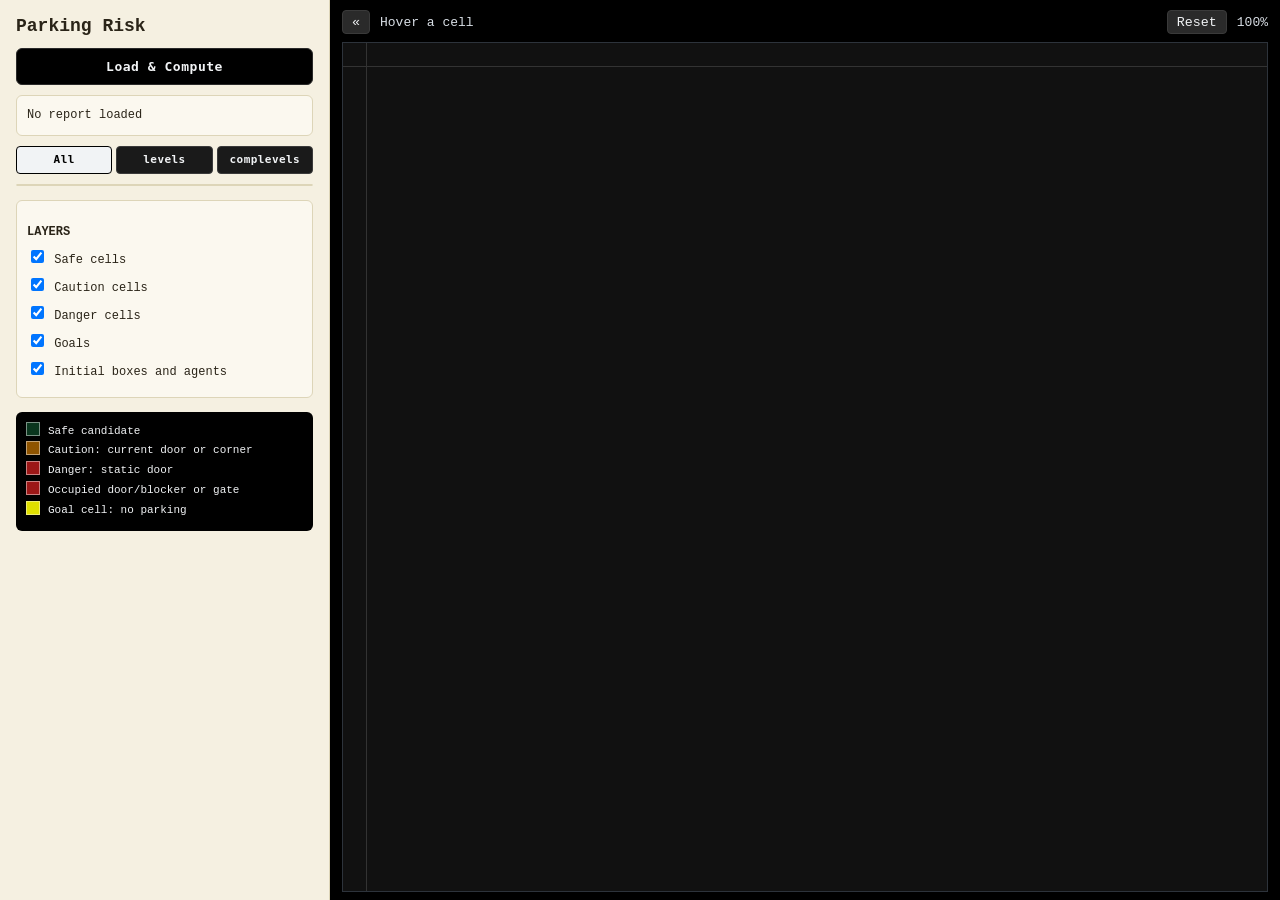
==== tools/parking-risk/index.html @ b463afea "chore(logs): reorganize diagnostics and replay storage" ====
<!doctype html>
<html lang="en">
<head>
  <meta charset="utf-8">
  <meta name="viewport" content="width=device-width, initial-scale=1">
  <title>Parking Risk Viewer</title>
  <link rel="stylesheet" href="viewer.css">
</head>
<body>
  <main class="app">
    <aside class="panel">
      <h1>Parking Risk</h1>

      <label class="filePick">
        <input id="fileInput" type="file" accept=".lvl,text/plain">
        Load &amp; Compute
      </label>

      <div id="meta" class="meta">No report loaded</div>

      <div class="groupTabs" id="groupTabs">
        <button data-group="all"        class="groupBtn active">All</button>
        <button data-group="levels"     class="groupBtn">levels</button>
        <button data-group="complevels" class="groupBtn">complevels</button>
      </div>

      <div id="reportList" class="reportList">Loading reports...</div>

      <section class="controls">
        <h2>Layers</h2>
        <label><input type="checkbox" id="showSafe" checked> Safe cells</label>
        <label><input type="checkbox" id="showCaution" checked> Caution cells</label>
        <label><input type="checkbox" id="showDanger" checked> Danger cells</label>
        <label><input type="checkbox" id="showGoals" checked> Goals</label>
        <label><input type="checkbox" id="showObjects" checked> Initial boxes and agents</label>
      </section>

      <section class="legend">
        <div><span class="swatch safe"></span>Safe candidate</div>
        <div><span class="swatch caution"></span>Caution: current door or corner</div>
        <div><span class="swatch danger"></span>Danger: static door</div>
        <div><span class="swatch danger"></span>Occupied door/blocker or gate</div>
        <div><span class="swatch goal"></span>Goal cell: no parking</div>
      </section>
    </aside>

    <section class="boardWrap">
      <div class="toolbar">
        <button id="togglePanel" class="toolbarBtn" title="Hide / show sidebar">&laquo;</button>
        <span id="hoverInfo">Hover a cell</span>
        <span class="spacer"></span>
        <button id="resetView" class="toolbarBtn" title="Reset view">Reset</button>
        <span id="zoomInfo">100%</span>
      </div>
      <div id="boards" class="boards">
        <div id="axisCorner" class="axisCorner"></div>
        <div id="axisTop" class="axisTop"><div id="axisTopInner" class="axisInner"></div></div>
        <div id="axisLeft" class="axisLeft"><div id="axisLeftInner" class="axisInner"></div></div>
        <div id="panViewport" class="panViewport">
          <div id="panSurface" class="panSurface"></div>
        </div>
        <div id="hoverTip" class="hoverTip"></div>
      </div>
    </section>
  </main>
  <script src="parking-risk-data.js"></script>
  <script src="viewer.js"></script>
</body>
</html>
---- tools/parking-risk/viewer.css ----
@font-face {
  font-family: MavisMono;
  src: url('../level-viewer/fonts/DejaVuSansMono-Bold.ttf') format('truetype');
  font-weight: 700;
  font-display: block;
}

:root {
  --cell: 24px;
  --axis: 24px;
  --panel: #f5f0e1;
  --panel-soft: #fbf8ef;
  --panel-border: #ddd5b8;
  --floor: #c0c0c0;
  --grid: #404040;
  --wall: #000;
  --goal: #dfdf00;
  --safe: rgba(30, 150, 85, 0.36);
  --caution: rgba(255, 150, 0, 0.56);
  --danger: rgba(230, 35, 35, 0.68);
}

* { box-sizing: border-box; }
html, body { height: 100%; }
body {
  margin: 0;
  font-family: MavisMono, Consolas, "Courier New", monospace;
  color: #2a2418;
  background: #e7e1cd;
}
button, input { font-family: inherit; }

.app {
  min-height: 100vh;
  display: grid;
  grid-template-columns: 330px 1fr;
}
.app.collapsed { grid-template-columns: 0 1fr; }
.app.collapsed .panel { display: none; }

.panel {
  max-height: 100vh;
  overflow: auto;
  padding: 16px;
  background: var(--panel);
  border-right: 1px solid var(--panel-border);
}
h1 { margin: 0 0 12px; font-size: 18px; }
h2 { margin: 14px 0 8px; font-size: 12px; text-transform: uppercase; }

.filePick {
  display: block;
  padding: 10px;
  border: 1px solid #2a2a2a;
  background: #000000;
  border-radius: 6px;
  cursor: pointer;
  text-align: center;
  font-size: 13px;
  font-weight: 700;
  color: #f1f3f5;
  font-family: MavisMono, Consolas, monospace;
  letter-spacing: 0.04em;
}
.filePick:hover { background: #1a1a1a; border-color: #f1f3f5; }
.filePick input { display: none; }

.groupTabs { display: flex; gap: 4px; margin-top: 10px; }
.groupBtn {
  flex: 1; height: 28px; font-size: 11px; letter-spacing: 0.04em;
  border: 1px solid #3a3a3a; border-radius: 4px;
  background: #1a1a1a; color: #f1f3f5; cursor: pointer;
  font-family: MavisMono, Consolas, monospace; font-weight: 700;
}
.groupBtn:hover { background: #2a2a2a; }
.groupBtn.active { background: #f1f3f5; color: #000000; border-color: #000000; }

.meta {
  margin-top: 10px;
  font-size: 12px;
  line-height: 1.55;
  padding: 10px;
  background: var(--panel-soft);
  border: 1px solid var(--panel-border);
  border-radius: 6px;
}
.searchLabel {
  display: block;
  margin-top: 12px;
  font-size: 12px;
}
.searchLabel input {
  width: 100%;
  margin-top: 6px;
  padding: 8px;
  border: 1px solid var(--panel-border);
  border-radius: 4px;
  background: var(--panel-soft);
  font-family: MavisMono, Consolas, "Courier New", monospace;
  font-weight: 700;
  font-size: 12px;
  color: #2a2418;
}
.reportList {
  margin-top: 10px;
  max-height: 34vh;
  overflow: auto;
  background: var(--panel-soft);
  border: 1px solid var(--panel-border);
  border-radius: 6px;
}
.reportRow {
  padding: 7px 9px;
  border-bottom: 1px solid #e8e0c8;
  cursor: pointer;
  display: flex;
  justify-content: space-between;
  gap: 10px;
  font-size: 11px;
}
.reportRow:hover { background: #ebe4cf; }
.reportRow.active { background: var(--goal); color: #1a1a00; }
.reportRow:last-child { border-bottom: 0; }
.reportRow .path { color: #786f5a; }

.controls {
  margin-top: 14px;
  padding: 10px;
  background: var(--panel-soft);
  border: 1px solid var(--panel-border);
  border-radius: 6px;
  font-size: 12px;
}
.controls label {
  display: block;
  margin: 8px 0;
}
.legend {
  margin-top: 14px;
  padding: 10px;
  background: #000;
  color: #f1f3f5;
  border-radius: 6px;
  font-size: 11px;
  line-height: 1.8;
}
.swatch {
  display: inline-block;
  width: 14px;
  height: 14px;
  margin-right: 8px;
  vertical-align: -2px;
  border: 1px solid rgba(255,255,255,0.45);
}
.swatch.safe { background: var(--safe); }
.swatch.caution { background: var(--caution); }
.swatch.danger { background: var(--danger); }
.swatch.goal { background: var(--goal); }

.boardWrap {
  height: 100vh;
  overflow: hidden;
  background: #000;
  color: #d8dee5;
  display: flex;
  flex-direction: column;
  padding: 8px 12px;
  gap: 6px;
}
.toolbar {
  flex: 0 0 28px;
  display: flex;
  align-items: center;
  gap: 10px;
  font-size: 13px;
}
.spacer { flex: 1; }
.toolbarBtn {
  height: 24px;
  padding: 0 9px;
  background: #2a2a2a;
  color: #f1f3f5;
  border: 1px solid #3a3a3a;
  border-radius: 4px;
  cursor: pointer;
}
.toolbarBtn:hover { background: #3a3a3a; }

.boards {
  position: relative;
  flex: 1;
  min-height: 0;
  display: grid;
  grid-template-columns: var(--axis) 1fr;
  grid-template-rows: var(--axis) 1fr;
  overflow: hidden;
  border: 1px solid #2d333b;
  background: #111;
  user-select: none;
}
.boards.grabbing { cursor: grabbing; }
.axisCorner {
  grid-column: 1;
  grid-row: 1;
  background: #111;
  border-right: 1px solid #333;
  border-bottom: 1px solid #333;
  z-index: 4;
}
.axisTop {
  grid-column: 2;
  grid-row: 1;
  overflow: hidden;
  background: #111;
  border-bottom: 1px solid #333;
  z-index: 3;
}
.axisLeft {
  grid-column: 1;
  grid-row: 2;
  overflow: hidden;
  background: #111;
  border-right: 1px solid #333;
  z-index: 3;
}
.axisInner {
  display: grid;
  gap: 1px;
  will-change: transform;
}
.axisCell {
  width: var(--axis);
  height: var(--axis);
  display: flex;
  align-items: center;
  justify-content: center;
  color: #c9d1d9;
  font-size: 10px;
}
.panViewport {
  grid-column: 2;
  grid-row: 2;
  position: relative;
  overflow: hidden;
}
.panSurface {
  position: absolute;
  left: 0;
  top: 0;
  will-change: transform;
}
.board {
  display: grid;
  gap: 1px;
  padding: 1px;
  background: var(--grid);
}
.cell {
  position: relative;
  width: var(--cell);
  height: var(--cell);
  background: var(--floor);
  overflow: hidden;
}
.cell.wall { background: var(--wall); }
.cell.goal { background: var(--goal); }
.cell.safe::after,
.cell.caution::after,
.cell.danger::after {
  content: "";
  position: absolute;
  inset: 0;
  pointer-events: none;
}
.cell.safe::after { background: var(--safe); }
.cell.caution::after { background: var(--caution); }
.cell.danger::after { background: var(--danger); }
.token {
  position: absolute;
  inset: 13%;
  display: flex;
  align-items: center;
  justify-content: center;
  border-radius: 2px;
  color: #000;
  background: #c0c0c0;
  font-size: calc(var(--cell) * 0.44);
  line-height: 1;
  z-index: 2;
}
.agent { border-radius: 50%; }
.goalChar {
  position: absolute;
  inset: 0;
  display: flex;
  align-items: center;
  justify-content: center;
  color: #434300;
  font-size: calc(var(--cell) * 0.42);
  z-index: 1;
}
.hoverTip {
  position: absolute;
  display: none;
  max-width: 360px;
  padding: 8px 10px;
  background: rgba(0,0,0,0.88);
  color: #f1f3f5;
  border: 1px solid #4a4a4a;
  border-radius: 4px;
  font-size: 11px;
  line-height: 1.45;
  pointer-events: none;
  z-index: 20;
  white-space: pre-line;
}
.hoverTip.show { display: block; }
.empty {
  position: absolute;
  left: 50%;
  top: 50%;
  transform: translate(-50%, -50%);
  color: #c9d1d9;
}
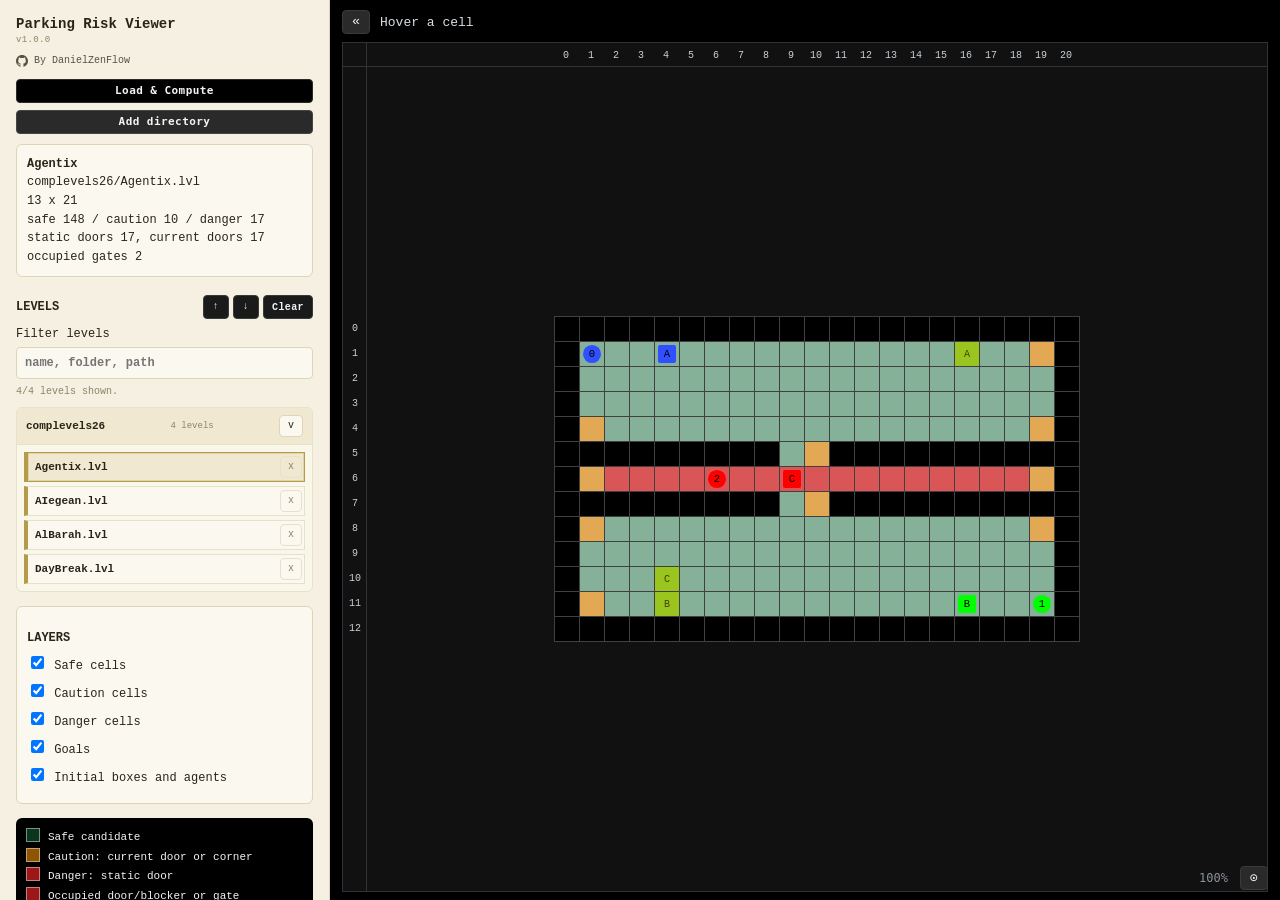
==== commit 4598e68c: "Improve parking risk viewer workflows Rework the parking-risk sidebar to match the level-viewer head" ====
--- a/tools/parking-risk/index.html
+++ b/tools/parking-risk/index.html
@@ -9,22 +9,55 @@
 <body>
   <main class="app">
     <aside class="panel">
-      <h1>Parking Risk</h1>
+      <div class="panelHeader">
+        <div class="brandBlock">
+          <div class="titleBlock">
+            <h1>Parking Risk Viewer</h1>
+            <span id="buildVersion" class="versionText">v1.0.0</span>
+          </div>
+          <div class="githubMeta">
+            <a
+              class="githubLink"
+              href="https://github.com/DanielZenFlow/AIMS-Level-Viewer"
+              target="_blank"
+              rel="noreferrer"
+              aria-label="Parking Risk Viewer on GitHub"
+            >
+              <svg class="githubMark" viewBox="0 0 16 16" aria-hidden="true">
+                <path fill="currentColor" d="M8 0C3.58 0 0 3.58 0 8c0 3.54 2.29 6.53 5.47 7.59.4.07.55-.17.55-.38 0-.19-.01-.82-.01-1.49-2.01.37-2.53-.49-2.69-.94-.09-.23-.48-.94-.82-1.13-.28-.15-.68-.52-.01-.53.63-.01 1.08.58 1.23.82.72 1.21 1.87.87 2.33.66.07-.52.28-.87.51-1.07-1.78-.2-3.64-.89-3.64-3.95 0-.87.31-1.59.82-2.15-.08-.2-.36-1.02.08-2.12 0 0 .67-.21 2.2.82A7.65 7.65 0 0 1 8 3.86c.68 0 1.36.09 2 .27 1.53-1.04 2.2-.82 2.2-.82.44 1.1.16 1.92.08 2.12.51.56.82 1.27.82 2.15 0 3.07-1.87 3.75-3.65 3.95.29.25.54.73.54 1.48 0 1.07-.01 1.93-.01 2.2 0 .21.15.46.55.38A8.013 8.013 0 0 0 16 8c0-4.42-3.58-8-8-8Z" />
+              </svg>
+              <span>By DanielZenFlow</span>
+            </a>
+          </div>
+        </div>
+      </div>
 
       <label class="filePick">
         <input id="fileInput" type="file" accept=".lvl,text/plain">
         Load &amp; Compute
       </label>
+      <label class="filePick secondaryPick">
+        <input id="directoryInput" type="file" accept=".lvl,text/plain" webkitdirectory directory multiple>
+        Add directory
+      </label>
 
       <div id="meta" class="meta">No report loaded</div>
 
-      <div class="groupTabs" id="groupTabs">
-        <button data-group="all"        class="groupBtn active">All</button>
-        <button data-group="levels"     class="groupBtn">levels</button>
-        <button data-group="complevels" class="groupBtn">complevels</button>
-      </div>
-
-      <div id="reportList" class="reportList">Loading reports...</div>
+      <section class="levelLibraryPanel">
+        <div class="sectionTitleRow">
+          <h2>Levels</h2>
+          <div class="levelTitleActions">
+            <button id="prevLevelBtn" class="miniButton levelNavBtn" type="button" title="Previous level" aria-label="Previous level">&uarr;</button>
+            <button id="nextLevelBtn" class="miniButton levelNavBtn" type="button" title="Next level" aria-label="Next level">&darr;</button>
+            <button id="clearLibraryBtn" class="miniButton" type="button">Clear</button>
+          </div>
+        </div>
+        <label class="searchLabel compactSearch">Filter levels
+          <input id="levelSearchInput" placeholder="name, folder, path">
+        </label>
+        <div id="libraryInfo" class="miniInfo">Add a directory to list .lvl files here.</div>
+        <div id="levelList" class="levelList"></div>
+      </section>
 
       <section class="controls">
         <h2>Layers</h2>
@@ -48,9 +81,6 @@
       <div class="toolbar">
         <button id="togglePanel" class="toolbarBtn" title="Hide / show sidebar">&laquo;</button>
         <span id="hoverInfo">Hover a cell</span>
-        <span class="spacer"></span>
-        <button id="resetView" class="toolbarBtn" title="Reset view">Reset</button>
-        <span id="zoomInfo">100%</span>
       </div>
       <div id="boards" class="boards">
         <div id="axisCorner" class="axisCorner"></div>
@@ -61,9 +91,22 @@
         </div>
         <div id="hoverTip" class="hoverTip"></div>
       </div>
+      <div class="statusBar">
+        <span id="zoomInfo" class="statusInfo">100%</span>
+        <button id="resetView" class="toolbarBtn" type="button" title="Reset view" aria-label="Reset view">&#8857;</button>
+      </div>
     </section>
+
+    <div id="notificationToast" class="notificationToast" role="alert" hidden>
+      <div>
+        <strong id="notificationTitle">Something needs attention</strong>
+        <p id="notificationMessage"></p>
+      </div>
+      <button id="notificationCloseBtn" type="button" aria-label="Dismiss message">x</button>
+    </div>
   </main>
   <script src="parking-risk-data.js"></script>
+  <script src="parking-risk-manifest.js"></script>
   <script src="viewer.js"></script>
 </body>
 </html>
--- a/tools/parking-risk/viewer.css
+++ b/tools/parking-risk/viewer.css
@@ -8,9 +8,14 @@
 :root {
   --cell: 24px;
   --axis: 24px;
+  --panel-button-height: 24px;
+  --ui-font-size: 12px;
+  --level-row-min-height: 30px;
   --panel: #f5f0e1;
   --panel-soft: #fbf8ef;
+  --panel-hover: #ebe4cf;
   --panel-border: #ddd5b8;
+  --panel-border-soft: #e8e0c8;
   --floor: #c0c0c0;
   --grid: #404040;
   --wall: #000;
@@ -27,6 +32,7 @@
   font-family: MavisMono, Consolas, "Courier New", monospace;
   color: #2a2418;
   background: #e7e1cd;
+  font-size: var(--ui-font-size);
 }
 button, input { font-family: inherit; }
 
@@ -45,18 +51,75 @@
   background: var(--panel);
   border-right: 1px solid var(--panel-border);
 }
-h1 { margin: 0 0 12px; font-size: 18px; }
+
+.panelHeader {
+  display: flex;
+  justify-content: space-between;
+  align-items: flex-start;
+  gap: 12px;
+  margin-bottom: 12px;
+}
+.brandBlock {
+  display: flex;
+  flex-direction: column;
+  gap: 10px;
+  min-width: 0;
+}
+.titleBlock {
+  display: flex;
+  flex-direction: column;
+  gap: 3px;
+}
+h1 {
+  margin: 0;
+  font-size: calc(var(--ui-font-size) + 2px);
+  line-height: 1.2;
+  white-space: nowrap;
+}
+.versionText {
+  color: #8b8466;
+  font-size: max(8px, calc(var(--ui-font-size) - 3px));
+  line-height: 1;
+  letter-spacing: 0.04em;
+}
+.githubMeta {
+  display: flex;
+  flex-direction: column;
+  gap: 4px;
+}
+.githubLink {
+  display: inline-flex;
+  align-items: center;
+  gap: 6px;
+  color: #5a5040;
+  text-decoration: none;
+  font-size: max(9px, calc(var(--ui-font-size) - 2px));
+  line-height: 1.1;
+  width: fit-content;
+}
+.githubLink:hover { opacity: 0.5; }
+.githubMark {
+  width: 12px;
+  height: 12px;
+  flex: 0 0 12px;
+}
 h2 { margin: 14px 0 8px; font-size: 12px; text-transform: uppercase; }
 
 .filePick {
-  display: block;
-  padding: 10px;
+  display: flex;
+  align-items: center;
+  justify-content: center;
+  height: var(--panel-button-height);
+  min-height: var(--panel-button-height);
+  max-height: var(--panel-button-height);
+  margin-top: 0;
+  padding: 0 8px;
   border: 1px solid #2a2a2a;
   background: #000000;
-  border-radius: 6px;
+  border-radius: 4px;
   cursor: pointer;
   text-align: center;
-  font-size: 13px;
+  font-size: max(10px, calc(var(--ui-font-size) - 1px));
   font-weight: 700;
   color: #f1f3f5;
   font-family: MavisMono, Consolas, monospace;
@@ -64,16 +127,11 @@
 }
 .filePick:hover { background: #1a1a1a; border-color: #f1f3f5; }
 .filePick input { display: none; }
-
-.groupTabs { display: flex; gap: 4px; margin-top: 10px; }
-.groupBtn {
-  flex: 1; height: 28px; font-size: 11px; letter-spacing: 0.04em;
-  border: 1px solid #3a3a3a; border-radius: 4px;
-  background: #1a1a1a; color: #f1f3f5; cursor: pointer;
-  font-family: MavisMono, Consolas, monospace; font-weight: 700;
-}
-.groupBtn:hover { background: #2a2a2a; }
-.groupBtn.active { background: #f1f3f5; color: #000000; border-color: #000000; }
+.filePick + .filePick { margin-top: 7px; }
+.secondaryPick {
+  background: #2a2a2a;
+  border-color: #454545;
+}
 
 .meta {
   margin-top: 10px;
@@ -89,6 +147,7 @@
   margin-top: 12px;
   font-size: 12px;
 }
+.compactSearch { margin-top: 8px; }
 .searchLabel input {
   width: 100%;
   margin-top: 6px;
@@ -101,28 +160,198 @@
   font-size: 12px;
   color: #2a2418;
 }
-.reportList {
-  margin-top: 10px;
-  max-height: 34vh;
-  overflow: auto;
+
+.sectionTitleRow {
+  display: flex;
+  align-items: center;
+  justify-content: space-between;
+  gap: 8px;
+  margin-top: 18px;
+}
+.sectionTitleRow h2 { margin: 0; }
+.levelTitleActions {
+  display: inline-flex;
+  align-items: center;
+  gap: 4px;
+}
+.miniButton {
+  height: 24px;
+  padding: 0 8px;
+  font-size: 10px;
+  border: 1px solid #3a3a3a;
+  border-radius: 4px;
+  background: #1a1a1a;
+  color: #f1f3f5;
+  cursor: pointer;
+  letter-spacing: 0.04em;
+  font-weight: 700;
+}
+.miniButton:hover { background: #2a2a2a; }
+.miniButton:disabled {
+  opacity: 0.45;
+  cursor: default;
+}
+.levelNavBtn {
+  width: 26px;
+  min-width: 26px;
+  padding: 0;
+  line-height: 1;
+}
+.miniInfo {
+  margin-top: 6px;
+  color: #8b8466;
+  font-size: 10px;
+  line-height: 1.35;
+}
+.levelLibraryPanel { margin-top: 2px; }
+.levelList {
+  margin-top: 8px;
+  display: grid;
+  gap: 6px;
+  min-height: 0;
+  overflow: visible;
+  padding-right: 0;
+  overscroll-behavior: contain;
+  scrollbar-width: thin;
+  scrollbar-color: #b59a4a var(--panel-soft);
+}
+.levelList::-webkit-scrollbar,
+.directoryLevels::-webkit-scrollbar { width: 8px; }
+.levelList::-webkit-scrollbar-track,
+.directoryLevels::-webkit-scrollbar-track {
   background: var(--panel-soft);
+  border-radius: 999px;
+}
+.levelList::-webkit-scrollbar-thumb,
+.directoryLevels::-webkit-scrollbar-thumb {
+  background: #b59a4a;
+  border: 2px solid var(--panel-soft);
+  border-radius: 999px;
+}
+.directoryCard {
+  min-width: 0;
+  border: 1px solid var(--panel-border-soft);
+  border-radius: 6px;
+  background: rgba(251, 248, 239, 0.72);
+  overflow: hidden;
+}
+.directoryCard.collapsed .directoryCardHeader { border-bottom: none; }
+.directoryCardHeader {
+  min-height: 30px;
+  display: flex;
+  align-items: center;
+  justify-content: space-between;
+  gap: 8px;
+  padding: 7px 9px;
+  border-bottom: 1px solid var(--panel-border-soft);
+  background: #f0e8d0;
+}
+.directoryCardHeader strong {
+  min-width: 0;
+  overflow: hidden;
+  text-overflow: ellipsis;
+  white-space: nowrap;
+  color: #2a2418;
+  font-size: 11px;
+}
+.directoryCardHeader span {
+  flex: 0 0 auto;
+  color: #8b8466;
+  font-size: 9px;
+}
+.directoryToggleBtn {
+  flex: 0 0 auto;
+  width: 24px;
+  height: 22px;
+  min-width: 24px;
+  padding: 0;
   border: 1px solid var(--panel-border);
-  border-radius: 6px;
-}
-.reportRow {
-  padding: 7px 9px;
-  border-bottom: 1px solid #e8e0c8;
+  border-radius: 4px;
+  background: var(--panel-soft);
+  color: #2a2418;
+  font-size: 10px;
+  line-height: 1;
+  letter-spacing: 0;
   cursor: pointer;
-  display: flex;
-  justify-content: space-between;
-  gap: 10px;
+}
+.directoryToggleBtn:hover { background: var(--panel-hover); }
+.directoryLevels {
+  display: grid;
+  gap: 4px;
+  max-height: 180px;
+  overflow-y: auto;
+  overflow-x: hidden;
+  padding: 7px;
+  overscroll-behavior: contain;
+  scrollbar-width: thin;
+  scrollbar-color: #b59a4a var(--panel-soft);
+}
+.directoryLevels[hidden] { display: none; }
+.levelRow {
+  width: 100%;
+  min-width: 0;
+  height: auto;
+  min-height: var(--level-row-min-height);
+  display: grid;
+  grid-template-columns: minmax(0, 1fr) 24px;
+  align-items: stretch;
+  gap: 4px;
+  border: 1px solid var(--panel-border-soft);
+  border-left-width: 4px;
+  border-left-color: #b59a4a;
+  background: var(--panel-soft);
+  color: #2a2418;
+  text-align: left;
+  letter-spacing: 0;
+  line-height: 1.25;
+  white-space: normal;
+}
+.levelRow:hover { background: var(--panel-hover); }
+.levelRow.active {
+  background: #f0e8d0;
+  border-color: #b59a4a;
+  box-shadow: inset 0 0 0 1px rgba(181, 154, 74, 0.28);
+}
+.levelRowMain {
+  min-width: 0;
+  height: 100%;
+  padding: 5px 3px 5px 7px;
+  border: 0;
+  background: transparent;
+  color: inherit;
+  text-align: left;
+  letter-spacing: 0;
+  line-height: 1.25;
+  cursor: pointer;
+}
+.levelRowMain:hover { background: transparent; }
+.levelRow strong {
+  min-width: 0;
+  overflow: hidden;
+  text-overflow: ellipsis;
+  white-space: nowrap;
+  color: #2a2418;
   font-size: 11px;
 }
-.reportRow:hover { background: #ebe4cf; }
-.reportRow.active { background: var(--goal); color: #1a1a00; }
-.reportRow:last-child { border-bottom: 0; }
-.reportRow .path { color: #786f5a; }
-
+.levelDeleteBtn {
+  align-self: center;
+  width: 22px;
+  height: 22px;
+  min-width: 22px;
+  padding: 0;
+  border: 1px solid var(--panel-border-soft);
+  border-radius: 4px;
+  background: transparent;
+  color: #8b8466;
+  font-size: 10px;
+  line-height: 1;
+  cursor: pointer;
+}
+.levelDeleteBtn:hover {
+  border-color: #b45a4a;
+  background: #f5dfd9;
+  color: #8f2f24;
+}
 .controls {
   margin-top: 14px;
   padding: 10px;
@@ -158,6 +387,7 @@
 .swatch.goal { background: var(--goal); }
 
 .boardWrap {
+  position: relative;
   height: 100vh;
   overflow: hidden;
   background: #000;
@@ -176,15 +406,35 @@
 }
 .spacer { flex: 1; }
 .toolbarBtn {
+  width: 28px;
   height: 24px;
-  padding: 0 9px;
+  padding: 0;
   background: #2a2a2a;
   color: #f1f3f5;
   border: 1px solid #3a3a3a;
   border-radius: 4px;
   cursor: pointer;
+  line-height: 1;
+  display: inline-flex;
+  align-items: center;
+  justify-content: center;
 }
 .toolbarBtn:hover { background: #3a3a3a; }
+
+.statusBar {
+  position: absolute;
+  right: 12px;
+  bottom: 10px;
+  z-index: 6;
+  height: 24px;
+  display: flex;
+  align-items: center;
+  gap: 12px;
+  color: #c8ced5;
+  font-family: MavisMono, Consolas, monospace;
+  font-size: var(--ui-font-size);
+}
+.statusInfo { color: #8b929a; }
 
 .boards {
   position: relative;
@@ -322,3 +572,46 @@
   transform: translate(-50%, -50%);
   color: #c9d1d9;
 }
+
+.notificationToast {
+  position: fixed;
+  right: 16px;
+  bottom: 48px;
+  z-index: 40;
+  display: flex;
+  align-items: flex-start;
+  gap: 12px;
+  width: min(360px, calc(100vw - 32px));
+  padding: 14px;
+  border: 1px solid var(--panel-border);
+  border-radius: 6px;
+  background: var(--panel);
+  color: #2a2418;
+  box-shadow: 0 8px 24px rgba(0, 0, 0, 0.35);
+}
+.notificationToast[hidden] { display: none; }
+.notificationToast strong {
+  display: block;
+  margin-bottom: 4px;
+  font-size: 11px;
+}
+.notificationToast p {
+  margin: 0;
+  color: #5a5040;
+  font-size: 11px;
+  line-height: 1.45;
+  white-space: pre-line;
+}
+.notificationToast button {
+  flex: 0 0 auto;
+  width: 22px;
+  height: 22px;
+  padding: 0;
+  border: 1px solid var(--panel-border);
+  border-radius: 4px;
+  background: var(--panel-soft);
+  color: #2a2418;
+  line-height: 1;
+  cursor: pointer;
+}
+.notificationToast button:hover { background: var(--panel-hover); }
